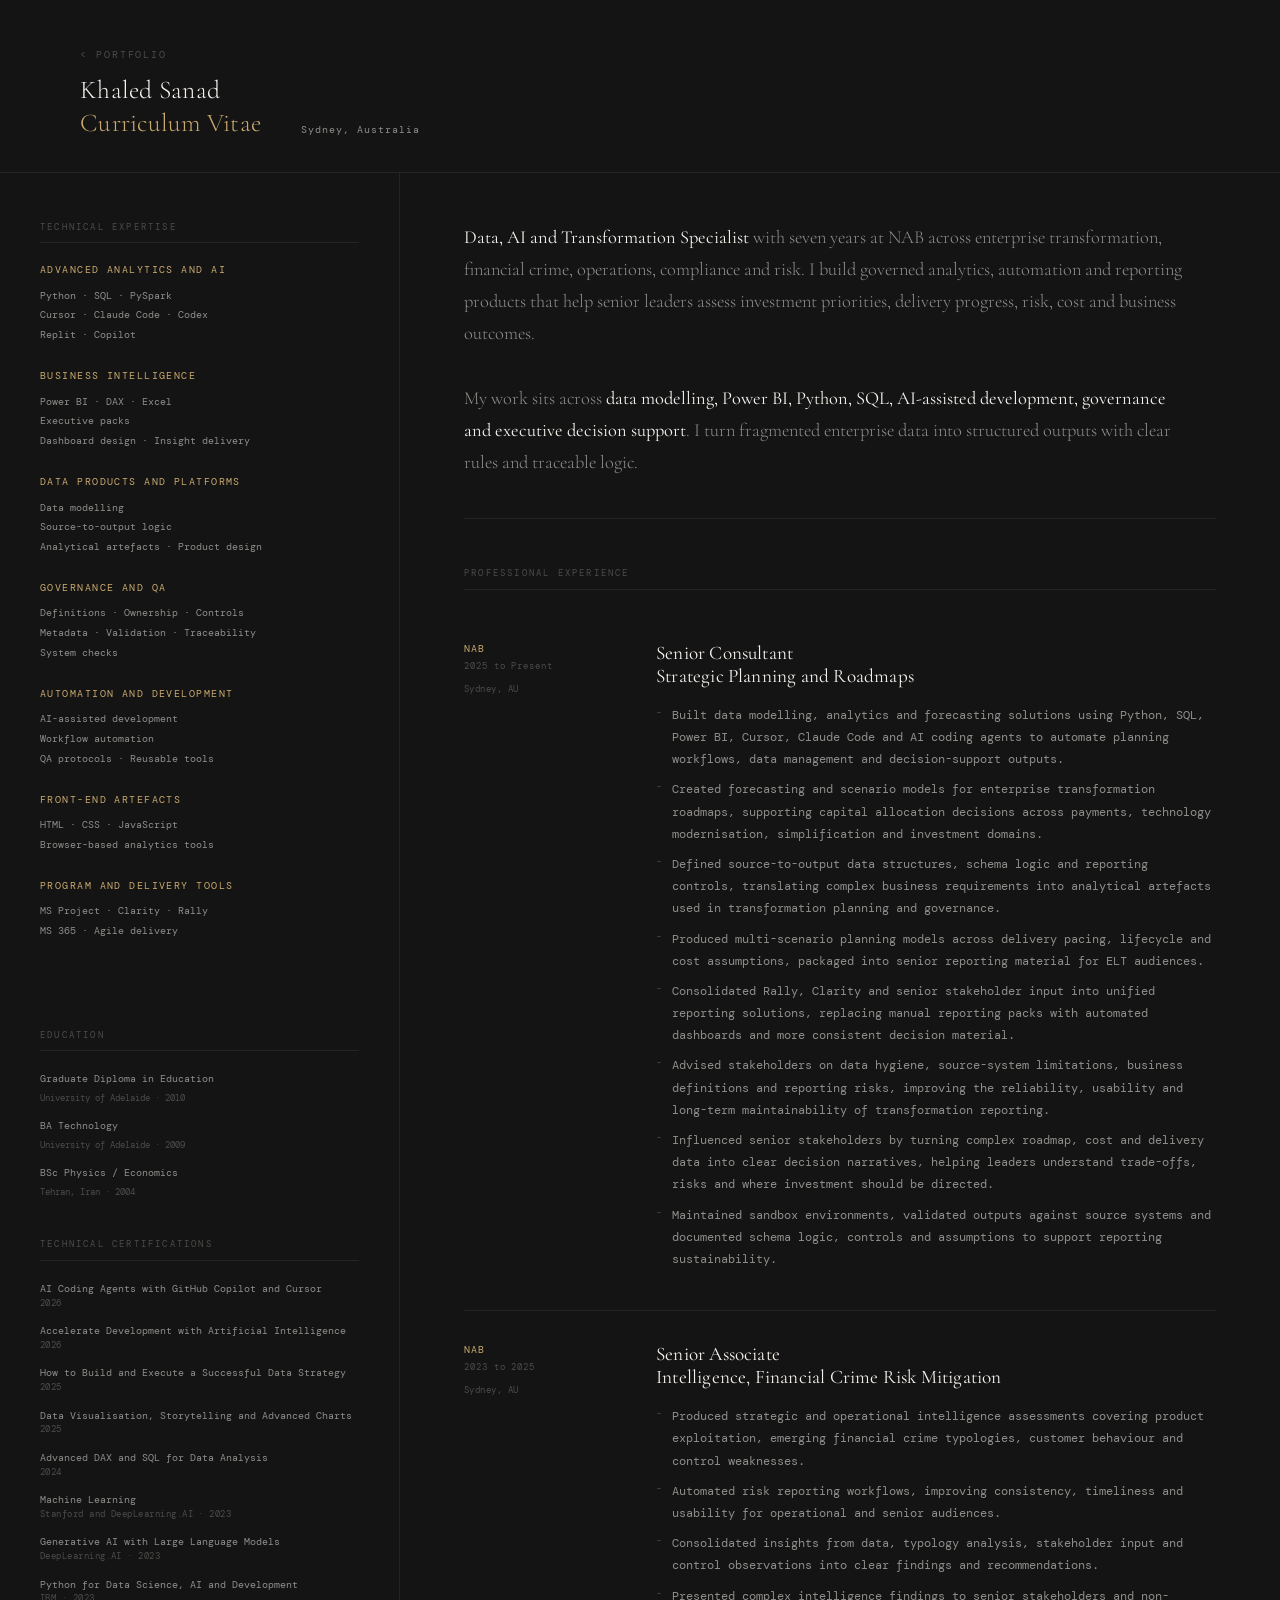
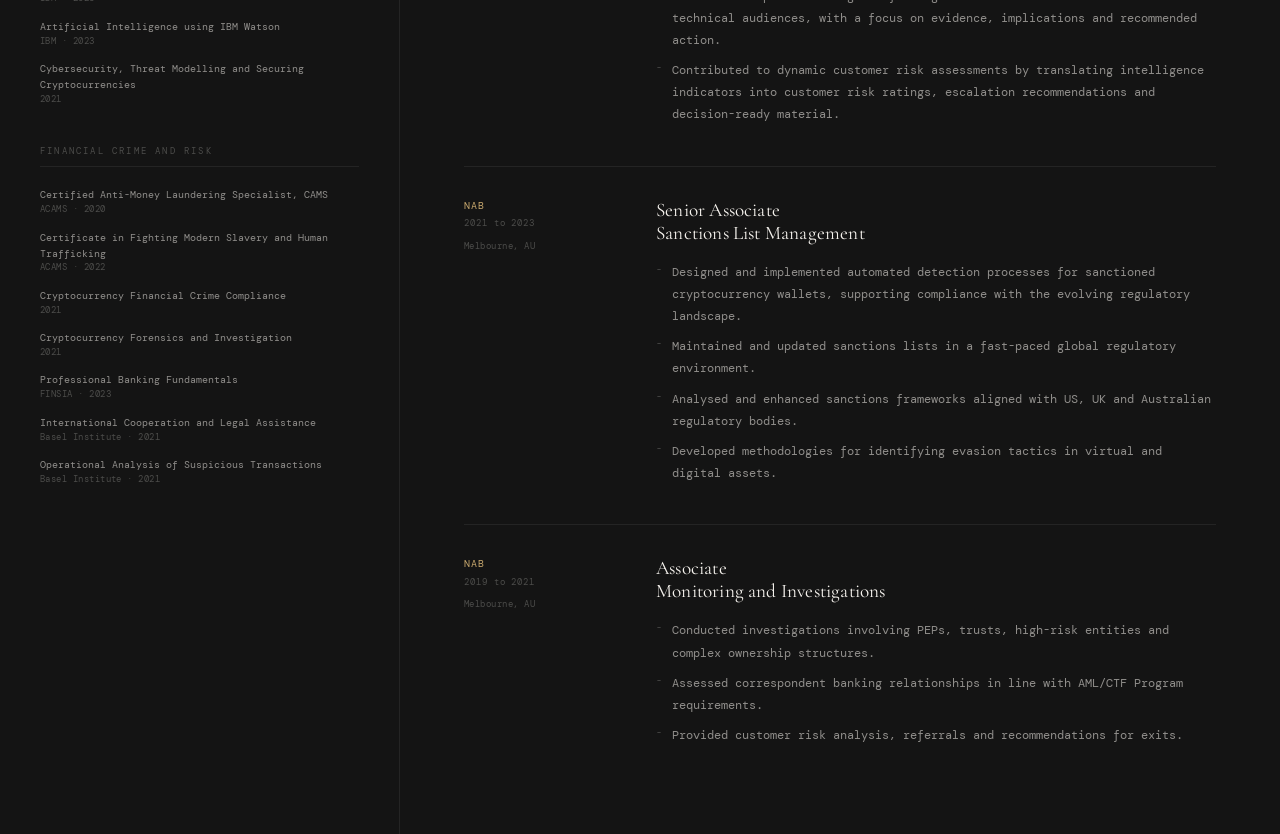
==== cv.html @ fd584d88 "Files uploaded from PC" ====
<!DOCTYPE html>
<html lang="en">
<head>
<meta charset="UTF-8">
<meta name="viewport" content="width=device-width, initial-scale=1.0">
<title>Khaled Sanad - CV</title>
<link href="https://fonts.googleapis.com/css2?family=Cormorant+Garamond:ital,wght@0,300;0,400;0,600;1,300&family=DM+Mono:wght@300;400&display=swap" rel="stylesheet">
<style>
  :root {
    --bg:          #141414;
    --surface:     #1a1a1a;
    --surface-alt: #1e1e1e;
    --border:      rgba(255,255,255,0.07);
    --border-mid:  rgba(255,255,255,0.12);
    --text:        #f5f2ed;
    --text-sub:    rgba(245,242,237,0.55);
    --text-dim:    rgba(245,242,237,0.25);
    --gold:        #c9a96e;
    --gold-dim:    rgba(201,169,110,0.1);
    --gold-mid:    rgba(201,169,110,0.2);
  }

  *, *::before, *::after { box-sizing: border-box; margin: 0; padding: 0; }

  html { scroll-behavior: smooth; }

  body {
    background: var(--bg);
    color: var(--text);
    font-family: 'DM Mono', monospace;
    min-height: 100vh;
    -webkit-font-smoothing: antialiased;
  }

  header {
    position: sticky;
    top: 0;
    z-index: 50;
    background: var(--bg);
    padding: 3rem 5rem 2rem;
    border-bottom: 1px solid var(--border);
    display: flex;
    flex-direction: row;
    justify-content: space-between;
    align-items: flex-end;
    gap: 2rem;
    opacity: 0;
    animation: rise 0.7s ease 0.1s forwards;
  }

  .header-name {
    flex-shrink: 0;
    display: flex;
    flex-direction: column;
  }

  .header-name-text { display: flex; flex-direction: column; }

  @media (min-width: 901px) {
    .header-name {
      flex-direction: row;
      align-items: flex-end;
      gap: 2.5rem;
    }
  }

  .header-bottom {
    display: flex;
    flex-direction: row;
    justify-content: flex-end;
    align-items: flex-end;
  }

  .contact-desktop { display: block; }
  .contact-mobile  { display: none; }

  .back-link {
    font-size: 0.6rem;
    letter-spacing: 0.2em;
    text-transform: uppercase;
    color: var(--text-dim);
    text-decoration: none;
    display: inline-flex;
    align-items: center;
    gap: 0.4rem;
    margin-bottom: 0.75rem;
    transition: color 0.2s;
  }

  .back-link:hover { color: var(--gold); }

  h1 {
    font-family: 'Cormorant Garamond', serif;
    font-weight: 300;
    font-size: clamp(2rem, 4vw, 3rem);
    letter-spacing: 0.01em;
    line-height: 1;
    text-align: left;
    color: var(--text);
  }

  h1 em {
    font-style: italic;
    color: var(--gold);
    font-weight: 300;
  }

  .contact-line {
    font-size: 0.62rem;
    letter-spacing: 0.1em;
    color: var(--text-sub);
    line-height: 2;
  }

  .page {
    display: grid;
    grid-template-columns: 1fr 2.2fr;
    grid-template-rows: auto 1fr;
    min-height: calc(100vh - 120px);
    opacity: 0;
    animation: rise 0.7s ease 0.35s forwards;
  }

  aside       { grid-column: 1; grid-row: 1; }
  main        { grid-column: 2; grid-row: 1 / 3; }

  .page-credentials {
    grid-column: 1;
    grid-row: 2;
    border-right: 1px solid var(--border);
    padding: 0 2.5rem 3rem;
  }

  aside {
    border-right: 1px solid var(--border);
    padding: 3rem 2.5rem;
  }

  .section-label {
    font-size: 0.55rem;
    letter-spacing: 0.25em;
    text-transform: uppercase;
    color: var(--text-dim);
    margin-bottom: 1.25rem;
    padding-bottom: 0.6rem;
    border-bottom: 1px solid var(--border);
  }

  .aside-block { margin-bottom: 2.5rem; }

  .skill-group { margin-bottom: 1.5rem; }

  .skill-group-title {
    font-size: 0.6rem;
    letter-spacing: 0.15em;
    text-transform: uppercase;
    color: var(--gold);
    margin-bottom: 0.6rem;
  }

  .skill-item {
    font-size: 0.65rem;
    line-height: 1.9;
    color: var(--text-sub);
  }

  .cert-item { margin-bottom: 0.9rem; }

  .cert-name {
    font-size: 0.62rem;
    color: var(--text-sub);
    line-height: 1.6;
  }

  .cert-issuer {
    font-size: 0.58rem;
    color: var(--text-dim);
    letter-spacing: 0.05em;
  }

  .edu-degree {
    font-size: 0.65rem;
    color: var(--text-sub);
    line-height: 1.6;
    margin-bottom: 0.25rem;
  }

  .edu-institution {
    font-size: 0.58rem;
    color: var(--text-dim);
  }

  main { padding: 3rem 4rem; }

  .summary {
    margin-bottom: 3rem;
    padding-bottom: 2.5rem;
    border-bottom: 1px solid var(--border);
  }

  .summary-text {
    font-family: 'Cormorant Garamond', serif;
    font-weight: 300;
    font-size: 1.15rem;
    line-height: 1.75;
    color: var(--text-sub);
    max-width: 720px;
  }

  .summary-text strong {
    color: var(--text);
    font-weight: 400;
  }

  .role {
    padding: 2rem 0;
    border-bottom: 1px solid var(--border);
    display: grid;
    grid-template-columns: 160px 1fr;
    gap: 0 2rem;
  }

  .role:last-child { border-bottom: none; }

  .role-period {
    font-size: 0.58rem;
    letter-spacing: 0.1em;
    color: var(--text-dim);
    line-height: 1.8;
    margin-bottom: 0.5rem;
  }

  .role-company {
    font-size: 0.62rem;
    letter-spacing: 0.1em;
    color: var(--gold);
    text-transform: uppercase;
    margin-bottom: 0.2rem;
  }

  .role-location {
    font-size: 0.58rem;
    color: var(--text-dim);
    letter-spacing: 0.05em;
  }

  .role-title {
    font-family: 'Cormorant Garamond', serif;
    font-weight: 400;
    font-size: 1.2rem;
    color: var(--text);
    letter-spacing: 0.01em;
    margin-bottom: 1rem;
    line-height: 1.2;
  }

  .role-points {
    list-style: none;
    padding: 0;
  }

  .role-points li {
    font-size: 0.75rem;
    line-height: 1.85;
    color: var(--text-sub);
    padding-left: 1rem;
    position: relative;
    margin-bottom: 0.5rem;
  }

  .role-points li::before {
    content: '-';
    position: absolute;
    left: 0;
    color: var(--text-dim);
    font-size: 0.6rem;
  }

  @keyframes rise {
    from { opacity: 0; transform: translateY(12px); }
    to   { opacity: 1; transform: translateY(0); }
  }

  @media (max-width: 900px) {
    header {
      padding: 2rem 2rem 1.5rem;
      flex-direction: column;
      align-items: flex-start;
      gap: 0.75rem;
    }

    .header-bottom {
      width: 100%;
      justify-content: space-between;
      align-items: flex-end;
    }

    .contact-desktop { display: none; }
    .contact-mobile  { display: block; }

    .page { display: flex; flex-direction: column; }

    aside {
      position: static;
      border-right: none;
      border-bottom: none;
      padding: 2rem 2rem 0;
      order: 1;
    }

    aside .aside-block:last-child { margin-bottom: 0; }

    main {
      padding: 1.25rem 2rem 2rem;
      order: 2;
    }

    .summary {
      border-bottom: none;
      margin-bottom: 0.75rem;
      padding-bottom: 0;
    }

    .experience .section-label { border-top: none; }

    .page-credentials {
      order: 3;
      padding: 0 2rem 3rem;
      border-top: 1px solid var(--border);
      border-right: none;
    }

    .role {
      grid-template-columns: 1fr;
      gap: 0.5rem;
      padding: 1.25rem 0;
    }

    #section-skills, #section-experience, #section-credentials { scroll-margin-top: 220px; }
  }

  .cv-short { display: none; }
  .cv-full  { display: inline; }

  @media (max-width: 900px) {
    .cv-short { display: inline; }
    .cv-full  { display: none; }
  }

  .nav-pills {
    display: none;
    flex-direction: column;
    align-items: flex-end;
    gap: 0.35rem;
    justify-content: flex-end;
  }

  @media (max-width: 900px) {
    .nav-pills { display: flex; }
  }

  .nav-pill {
    font-family: 'DM Mono', monospace;
    font-size: 0.58rem;
    letter-spacing: 0.15em;
    text-transform: uppercase;
    color: var(--text-dim);
    text-decoration: none;
    border: 1px solid var(--border);
    padding: 0.3rem 0.8rem;
    border-radius: 2px;
    background: transparent;
    transition: color 0.2s, border-color 0.2s, background 0.2s;
    white-space: nowrap;
  }

  .nav-pill:hover {
    color: var(--gold);
    border-color: rgba(201,169,110,0.4);
    background: var(--gold-dim);
  }

  @media print {
    body { background: white; color: #111; }
    header, aside, main { padding: 1.5rem; }
    .back-link { display: none; }
  }
</style>
</head>
<body>

 <header>
  <div class="header-name">
    <div class="header-name-text">
      <a class="back-link" href="index.html">&lt; Portfolio</a>
      <h1 class="cv-title" style="font-family:'Cormorant Garamond',serif;font-weight:300;font-size:1.6rem;line-height:1.3;letter-spacing:0.01em;text-align:left;">
        <span class="cv-full">Khaled Sanad<br><span style="color:var(--gold);">Curriculum Vitae</span></span>
        <span class="cv-short">Khaled Sanad<br><span style="color:var(--gold);">Curriculum Vitae</span></span>
      </h1>
    </div>
    <div class="contact-line contact-desktop">
      Sydney, Australia
    </div>
  </div>

  <div class="header-bottom">
    <div class="contact-line contact-mobile">
      Sydney, Australia
    </div>
    <div class="nav-pills">
      <a class="nav-pill" href="#section-experience">Experience</a>
      <a class="nav-pill" href="#section-credentials">Credentials</a>
    </div>
  </div>
</header>
  
<div class="page">

  <aside>
    <div class="aside-block" id="section-skills" style="scroll-margin-top: 160px;">
      <div class="section-label">Technical Expertise</div>

      <div class="skill-group">
        <div class="skill-group-title">Advanced Analytics and AI</div>
        <div class="skill-item">Python · SQL · PySpark</div>
        <div class="skill-item">Cursor · Claude Code · Codex</div>
        <div class="skill-item">Replit · Copilot</div>
      </div>

      <div class="skill-group">
        <div class="skill-group-title">Business Intelligence</div>
        <div class="skill-item">Power BI · DAX · Excel</div>
        <div class="skill-item">Executive packs</div>
        <div class="skill-item">Dashboard design · Insight delivery</div>
      </div>

      <div class="skill-group">
        <div class="skill-group-title">Data Products and Platforms</div>
        <div class="skill-item">Data modelling</div>
        <div class="skill-item">Source-to-output logic</div>
        <div class="skill-item">Analytical artefacts · Product design</div>
      </div>

      <div class="skill-group">
        <div class="skill-group-title">Governance and QA</div>
        <div class="skill-item">Definitions · Ownership · Controls</div>
        <div class="skill-item">Metadata · Validation · Traceability</div>
        <div class="skill-item">System checks</div>
      </div>

      <div class="skill-group">
        <div class="skill-group-title">Automation and Development</div>
        <div class="skill-item">AI-assisted development</div>
        <div class="skill-item">Workflow automation</div>
        <div class="skill-item">QA protocols · Reusable tools</div>
      </div>

      <div class="skill-group">
        <div class="skill-group-title">Front-End Artefacts</div>
        <div class="skill-item">HTML · CSS · JavaScript</div>
        <div class="skill-item">Browser-based analytics tools</div>
      </div>

      <div class="skill-group">
        <div class="skill-group-title">Program and Delivery Tools</div>
        <div class="skill-item">MS Project · Clarity · Rally</div>
        <div class="skill-item">MS 365 · Agile delivery</div>
      </div>
    </div>
  </aside>

  <main>
    <div class="summary">
      <div class="summary-text">
        <strong>Data, AI and Transformation Specialist</strong> with seven years at NAB across enterprise transformation, financial crime, operations, compliance and risk. I build governed analytics, automation and reporting products that help senior leaders assess investment priorities, delivery progress, risk, cost and business outcomes.<br><br>
        My work sits across <strong>data modelling, Power BI, Python, SQL, AI-assisted development, governance and executive decision support</strong>. I turn fragmented enterprise data into structured outputs with clear rules and traceable logic.
      </div>
    </div>

    <div class="experience" id="section-experience" style="scroll-margin-top: 160px;">
      <div class="section-label">Professional Experience</div>

      <div class="role">
        <div class="role-meta">
          <div class="role-company">NAB</div>
          <div class="role-period">2025 to Present</div>
          <div class="role-location">Sydney, AU</div>
        </div>
        <div class="role-content">
          <div class="role-title">Senior Consultant<br>Strategic Planning and Roadmaps</div>
          <ul class="role-points">
            <li>Built data modelling, analytics and forecasting solutions using Python, SQL, Power BI, Cursor, Claude Code and AI coding agents to automate planning workflows, data management and decision-support outputs.</li>
            <li>Created forecasting and scenario models for enterprise transformation roadmaps, supporting capital allocation decisions across payments, technology modernisation, simplification and investment domains.</li>
            <li>Defined source-to-output data structures, schema logic and reporting controls, translating complex business requirements into analytical artefacts used in transformation planning and governance.</li>
            <li>Produced multi-scenario planning models across delivery pacing, lifecycle and cost assumptions, packaged into senior reporting material for ELT audiences.</li>
            <li>Consolidated Rally, Clarity and senior stakeholder input into unified reporting solutions, replacing manual reporting packs with automated dashboards and more consistent decision material.</li>
            <li>Advised stakeholders on data hygiene, source-system limitations, business definitions and reporting risks, improving the reliability, usability and long-term maintainability of transformation reporting.</li>
            <li>Influenced senior stakeholders by turning complex roadmap, cost and delivery data into clear decision narratives, helping leaders understand trade-offs, risks and where investment should be directed.</li>
            <li>Maintained sandbox environments, validated outputs against source systems and documented schema logic, controls and assumptions to support reporting sustainability.</li>
          </ul>
        </div>
      </div>

      <div class="role">
        <div class="role-meta">
          <div class="role-company">NAB</div>
          <div class="role-period">2023 to 2025</div>
          <div class="role-location">Sydney, AU</div>
        </div>
        <div class="role-content">
          <div class="role-title">Senior Associate<br>Intelligence, Financial Crime Risk Mitigation</div>
          <ul class="role-points">
            <li>Produced strategic and operational intelligence assessments covering product exploitation, emerging financial crime typologies, customer behaviour and control weaknesses.</li>
            <li>Automated risk reporting workflows, improving consistency, timeliness and usability for operational and senior audiences.</li>
            <li>Consolidated insights from data, typology analysis, stakeholder input and control observations into clear findings and recommendations.</li>
            <li>Presented complex intelligence findings to senior stakeholders and non-technical audiences, with a focus on evidence, implications and recommended action.</li>
            <li>Contributed to dynamic customer risk assessments by translating intelligence indicators into customer risk ratings, escalation recommendations and decision-ready material.</li>
          </ul>
        </div>
      </div>

      <div class="role">
        <div class="role-meta">
          <div class="role-company">NAB</div>
          <div class="role-period">2021 to 2023</div>
          <div class="role-location">Melbourne, AU</div>
        </div>
        <div class="role-content">
          <div class="role-title">Senior Associate<br>Sanctions List Management</div>
          <ul class="role-points">
            <li>Designed and implemented automated detection processes for sanctioned cryptocurrency wallets, supporting compliance with the evolving regulatory landscape.</li>
            <li>Maintained and updated sanctions lists in a fast-paced global regulatory environment.</li>
            <li>Analysed and enhanced sanctions frameworks aligned with US, UK and Australian regulatory bodies.</li>
            <li>Developed methodologies for identifying evasion tactics in virtual and digital assets.</li>
          </ul>
        </div>
      </div>

      <div class="role">
        <div class="role-meta">
          <div class="role-company">NAB</div>
          <div class="role-period">2019 to 2021</div>
          <div class="role-location">Melbourne, AU</div>
        </div>
        <div class="role-content">
          <div class="role-title">Associate<br>Monitoring and Investigations</div>
          <ul class="role-points">
            <li>Conducted investigations involving PEPs, trusts, high-risk entities and complex ownership structures.</li>
            <li>Assessed correspondent banking relationships in line with AML/CTF Program requirements.</li>
            <li>Provided customer risk analysis, referrals and recommendations for exits.</li>
          </ul>
        </div>
      </div>

    </div>
  </main>

  <div class="page-credentials">
    <div class="aside-block" id="section-credentials" style="scroll-margin-top: 220px;">
      <div class="section-label">Education</div>

      <div class="cert-item">
        <div class="edu-degree">Graduate Diploma in Education</div>
        <div class="edu-institution">University of Adelaide · 2010</div>
      </div>

      <div class="cert-item">
        <div class="edu-degree">BA Technology</div>
        <div class="edu-institution">University of Adelaide · 2009</div>
      </div>

      <div class="cert-item">
        <div class="edu-degree">BSc Physics / Economics</div>
        <div class="edu-institution">Tehran, Iran · 2004</div>
      </div>
    </div>

    <div class="aside-block">
      <div class="section-label">Technical Certifications</div>

      <div class="cert-item">
        <div class="cert-name">AI Coding Agents with GitHub Copilot and Cursor</div>
        <div class="cert-issuer">2026</div>
      </div>

      <div class="cert-item">
        <div class="cert-name">Accelerate Development with Artificial Intelligence</div>
        <div class="cert-issuer">2026</div>
      </div>

      <div class="cert-item">
        <div class="cert-name">How to Build and Execute a Successful Data Strategy</div>
        <div class="cert-issuer">2025</div>
      </div>

      <div class="cert-item">
        <div class="cert-name">Data Visualisation, Storytelling and Advanced Charts</div>
        <div class="cert-issuer">2025</div>
      </div>

      <div class="cert-item">
        <div class="cert-name">Advanced DAX and SQL for Data Analysis</div>
        <div class="cert-issuer">2024</div>
      </div>

      <div class="cert-item">
        <div class="cert-name">Machine Learning</div>
        <div class="cert-issuer">Stanford and DeepLearning.AI · 2023</div>
      </div>

      <div class="cert-item">
        <div class="cert-name">Generative AI with Large Language Models</div>
        <div class="cert-issuer">DeepLearning.AI · 2023</div>
      </div>

      <div class="cert-item">
        <div class="cert-name">Python for Data Science, AI and Development</div>
        <div class="cert-issuer">IBM · 2023</div>
      </div>

      <div class="cert-item">
        <div class="cert-name">Artificial Intelligence using IBM Watson</div>
        <div class="cert-issuer">IBM · 2023</div>
      </div>

      <div class="cert-item">
        <div class="cert-name">Cybersecurity, Threat Modelling and Securing Cryptocurrencies</div>
        <div class="cert-issuer">2021</div>
      </div>
    </div>

    <div class="aside-block">
      <div class="section-label">Financial Crime and Risk</div>

      <div class="cert-item">
        <div class="cert-name">Certified Anti-Money Laundering Specialist, CAMS</div>
        <div class="cert-issuer">ACAMS · 2020</div>
      </div>

      <div class="cert-item">
        <div class="cert-name">Certificate in Fighting Modern Slavery and Human Trafficking</div>
        <div class="cert-issuer">ACAMS · 2022</div>
      </div>

      <div class="cert-item">
        <div class="cert-name">Cryptocurrency Financial Crime Compliance</div>
        <div class="cert-issuer">2021</div>
      </div>

      <div class="cert-item">
        <div class="cert-name">Cryptocurrency Forensics and Investigation</div>
        <div class="cert-issuer">2021</div>
      </div>

      <div class="cert-item">
        <div class="cert-name">Professional Banking Fundamentals</div>
        <div class="cert-issuer">FINSIA · 2023</div>
      </div>

      <div class="cert-item">
        <div class="cert-name">International Cooperation and Legal Assistance</div>
        <div class="cert-issuer">Basel Institute · 2021</div>
      </div>

      <div class="cert-item">
        <div class="cert-name">Operational Analysis of Suspicious Transactions</div>
        <div class="cert-issuer">Basel Institute · 2021</div>
      </div>
    </div>
  </div>

</div>

</body>
<script>
  if (window.self !== window.top) {
    const backLink = document.querySelector('.back-link');
    if (backLink) backLink.style.display = 'none';
  }
</script>
</html>
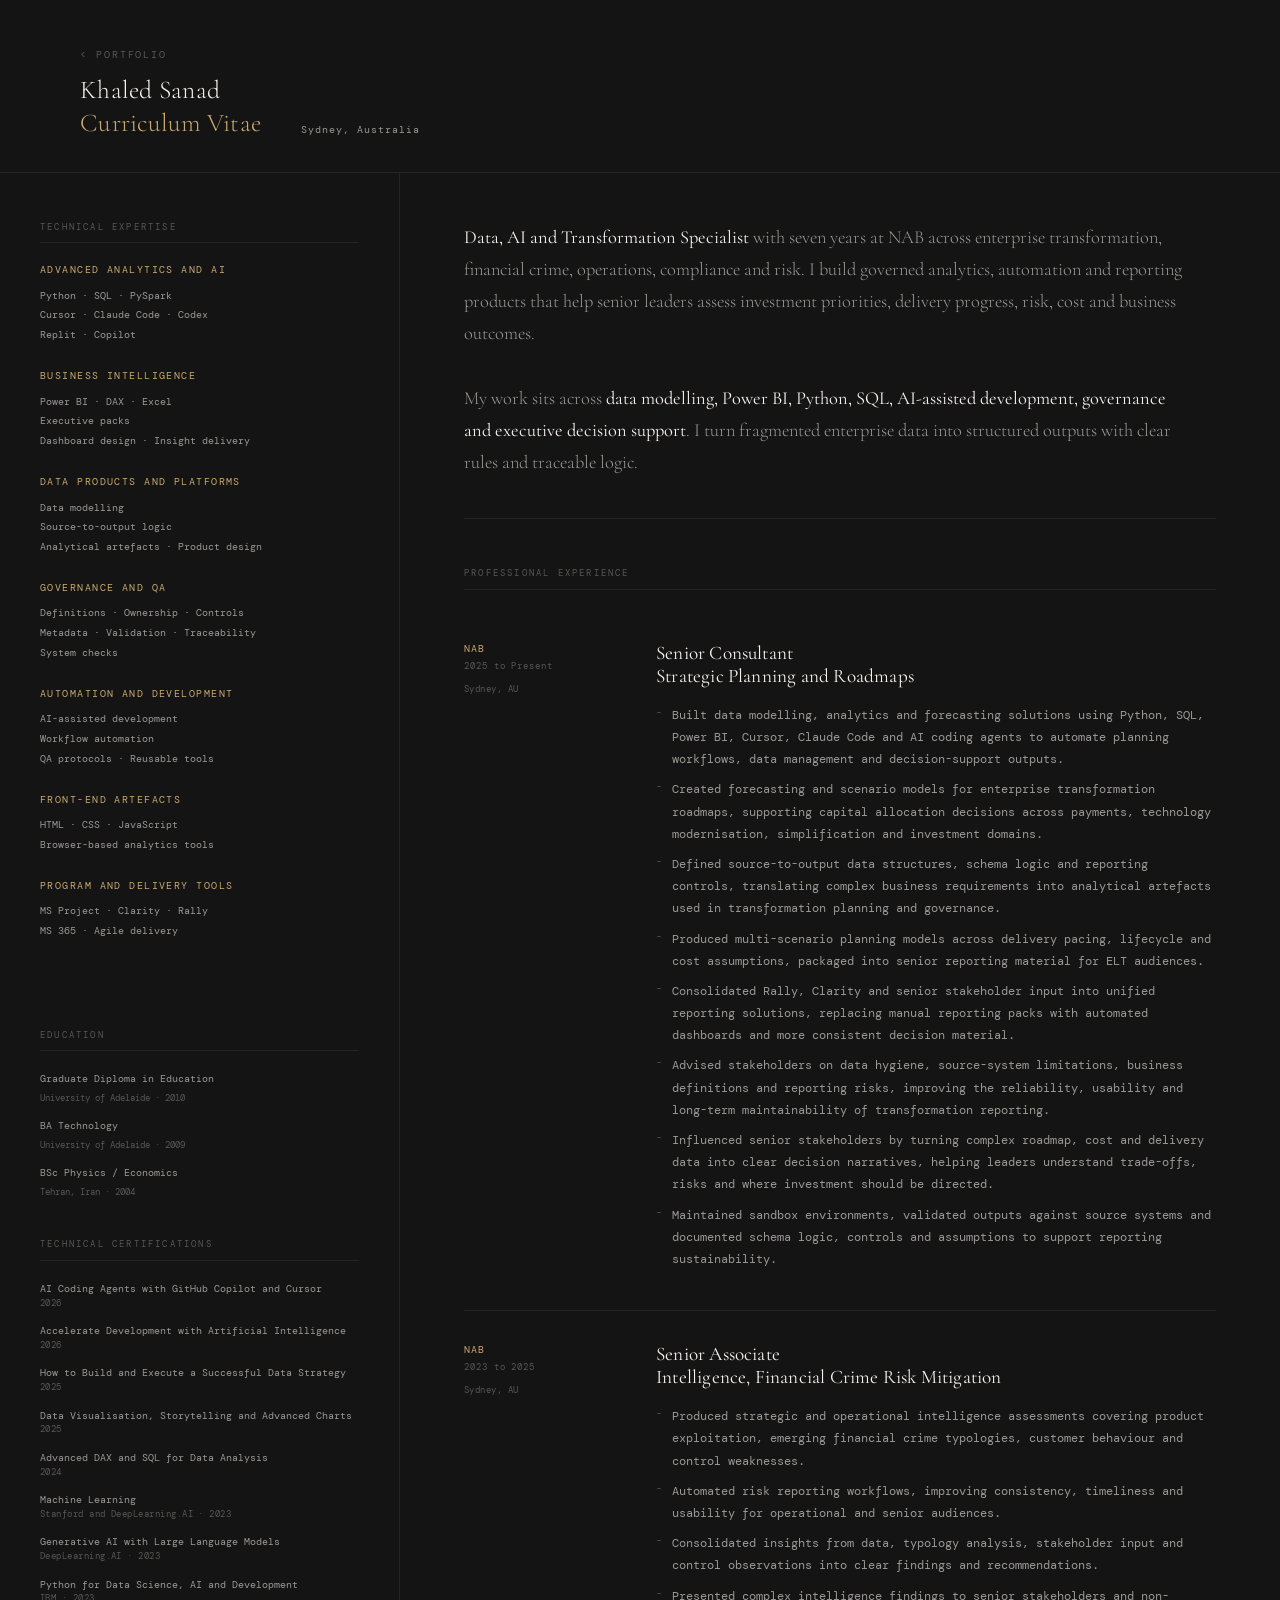
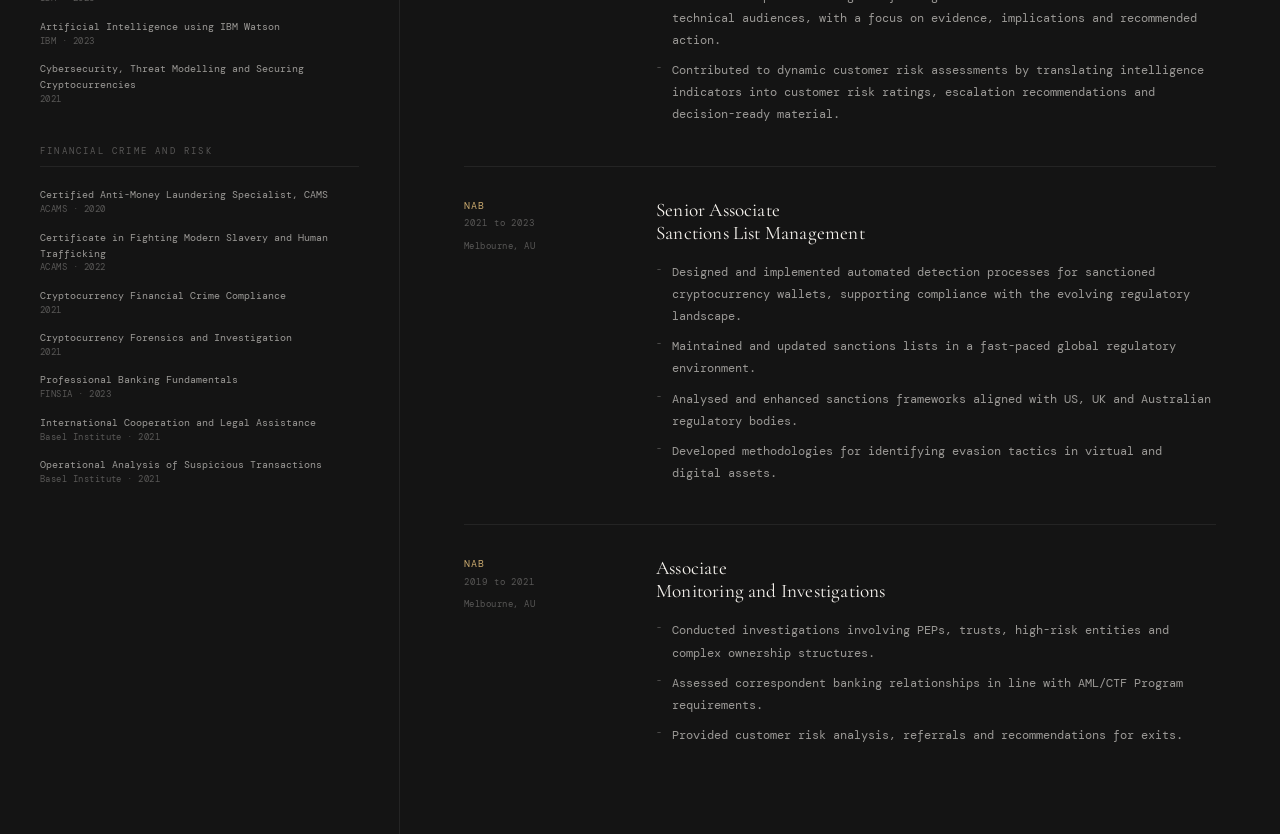
==== commit ebd0127a: "Link tokens.css across all pages and alias per-file custom properties Every file now loads assets/cs" ====
--- a/cv.html
+++ b/cv.html
@@ -5,19 +5,12 @@
 <meta name="viewport" content="width=device-width, initial-scale=1.0">
 <title>Khaled Sanad - CV</title>
 <link href="https://fonts.googleapis.com/css2?family=Cormorant+Garamond:ital,wght@0,300;0,400;0,600;1,300&family=DM+Mono:wght@300;400&display=swap" rel="stylesheet">
+<link rel="stylesheet" href="assets/css/tokens.css">
 <style>
   :root {
-    --bg:          #141414;
-    --surface:     #1a1a1a;
-    --surface-alt: #1e1e1e;
-    --border:      rgba(255,255,255,0.07);
-    --border-mid:  rgba(255,255,255,0.12);
-    --text:        #f5f2ed;
-    --text-sub:    rgba(245,242,237,0.55);
-    --text-dim:    rgba(245,242,237,0.25);
-    --gold:        #c9a96e;
-    --gold-dim:    rgba(201,169,110,0.1);
-    --gold-mid:    rgba(201,169,110,0.2);
+    --gold:     var(--accent-index);
+    --gold-dim: rgba(var(--accent-index-rgb), var(--accent-dim-opacity));
+    --gold-mid: rgba(var(--accent-index-rgb), var(--accent-mid-opacity));
   }
 
   *, *::before, *::after { box-sizing: border-box; margin: 0; padding: 0; }
@@ -26,7 +19,7 @@
 
   body {
     background: var(--bg);
-    color: var(--text);
+    color: var(--ink);
     font-family: 'DM Mono', monospace;
     min-height: 100vh;
     -webkit-font-smoothing: antialiased;
@@ -78,7 +71,7 @@
     font-size: 0.6rem;
     letter-spacing: 0.2em;
     text-transform: uppercase;
-    color: var(--text-dim);
+    color: var(--ink-3);
     text-decoration: none;
     display: inline-flex;
     align-items: center;
@@ -96,7 +89,7 @@
     letter-spacing: 0.01em;
     line-height: 1;
     text-align: left;
-    color: var(--text);
+    color: var(--ink);
   }
 
   h1 em {
@@ -108,7 +101,7 @@
   .contact-line {
     font-size: 0.62rem;
     letter-spacing: 0.1em;
-    color: var(--text-sub);
+    color: var(--ink-2);
     line-height: 2;
   }
 
@@ -140,7 +133,7 @@
     font-size: 0.55rem;
     letter-spacing: 0.25em;
     text-transform: uppercase;
-    color: var(--text-dim);
+    color: var(--ink-3);
     margin-bottom: 1.25rem;
     padding-bottom: 0.6rem;
     border-bottom: 1px solid var(--border);
@@ -161,33 +154,33 @@
   .skill-item {
     font-size: 0.65rem;
     line-height: 1.9;
-    color: var(--text-sub);
+    color: var(--ink-2);
   }
 
   .cert-item { margin-bottom: 0.9rem; }
 
   .cert-name {
     font-size: 0.62rem;
-    color: var(--text-sub);
+    color: var(--ink-2);
     line-height: 1.6;
   }
 
   .cert-issuer {
     font-size: 0.58rem;
-    color: var(--text-dim);
+    color: var(--ink-3);
     letter-spacing: 0.05em;
   }
 
   .edu-degree {
     font-size: 0.65rem;
-    color: var(--text-sub);
+    color: var(--ink-2);
     line-height: 1.6;
     margin-bottom: 0.25rem;
   }
 
   .edu-institution {
     font-size: 0.58rem;
-    color: var(--text-dim);
+    color: var(--ink-3);
   }
 
   main { padding: 3rem 4rem; }
@@ -203,12 +196,12 @@
     font-weight: 300;
     font-size: 1.15rem;
     line-height: 1.75;
-    color: var(--text-sub);
+    color: var(--ink-2);
     max-width: 720px;
   }
 
   .summary-text strong {
-    color: var(--text);
+    color: var(--ink);
     font-weight: 400;
   }
 
@@ -225,7 +218,7 @@
   .role-period {
     font-size: 0.58rem;
     letter-spacing: 0.1em;
-    color: var(--text-dim);
+    color: var(--ink-3);
     line-height: 1.8;
     margin-bottom: 0.5rem;
   }
@@ -240,7 +233,7 @@
 
   .role-location {
     font-size: 0.58rem;
-    color: var(--text-dim);
+    color: var(--ink-3);
     letter-spacing: 0.05em;
   }
 
@@ -248,7 +241,7 @@
     font-family: 'Cormorant Garamond', serif;
     font-weight: 400;
     font-size: 1.2rem;
-    color: var(--text);
+    color: var(--ink);
     letter-spacing: 0.01em;
     margin-bottom: 1rem;
     line-height: 1.2;
@@ -262,7 +255,7 @@
   .role-points li {
     font-size: 0.75rem;
     line-height: 1.85;
-    color: var(--text-sub);
+    color: var(--ink-2);
     padding-left: 1rem;
     position: relative;
     margin-bottom: 0.5rem;
@@ -272,7 +265,7 @@
     content: '-';
     position: absolute;
     left: 0;
-    color: var(--text-dim);
+    color: var(--ink-3);
     font-size: 0.6rem;
   }
 
@@ -364,7 +357,7 @@
     font-size: 0.58rem;
     letter-spacing: 0.15em;
     text-transform: uppercase;
-    color: var(--text-dim);
+    color: var(--ink-3);
     text-decoration: none;
     border: 1px solid var(--border);
     padding: 0.3rem 0.8rem;
--- a/assets/css/tokens.css
+++ b/assets/css/tokens.css
@@ -0,0 +1,115 @@
+/* Shared design tokens — Khaled Sanad Portfolio
+   Single source of truth for every HTML file's colour system.
+   Each page keeps a thin :root block that aliases these into the
+   generic --accent / --ink / --bg names its own CSS already uses. */
+
+:root {
+  /* ── Neutrals ─────────────────────────────────────────────── */
+  --bg:           #141414;
+  --bg-rgb:       20,20,20;
+  --surface:      #1c1c1c;
+  --surface-alt:  #222222;
+  --surface-hi:   #282828;
+  --border:       rgba(255,255,255,0.07);
+  --border-soft:  rgba(255,255,255,0.04);
+  --border-rgb:   255,255,255;
+
+  --ink:          #f5f2ed;
+  --ink-rgb:      245,242,237;
+  --ink-2:        rgba(245,242,237,0.6);
+  --ink-3:        rgba(245,242,237,0.3);
+
+  /* ── Status colours (shared meaning across every artefact) ─── */
+  --green:        #5f9a78;
+  --green-rgb:    95,154,120;
+  --green-dim:    rgba(95,154,120,0.13);
+  --green-mid:    rgba(95,154,120,0.25);
+
+  --amber:        #c49a55;
+  --amber-rgb:    196,154,85;
+  --amber-dim:    rgba(196,154,85,0.13);
+  --amber-mid:    rgba(196,154,85,0.25);
+
+  --red:          #b4685d;
+  --red-rgb:      180,104,93;
+  --red-dim:      rgba(180,104,93,0.13);
+  --red-mid:      rgba(180,104,93,0.25);
+
+  --blue:         #6b8fa8;
+  --blue-rgb:     107,143,168;
+  --blue-dim:     rgba(107,143,168,0.13);
+  --blue-mid:     rgba(107,143,168,0.25);
+
+  --purple:       #8f7cae;
+  --purple-rgb:   143,124,174;
+  --purple-dim:   rgba(143,124,174,0.13);
+  --purple-mid:   rgba(143,124,174,0.25);
+
+  /* ── Typography ───────────────────────────────────────────── */
+  --font-serif:   'Cormorant Garamond', Georgia, serif;
+  --font-mono:    'DM Mono', 'Courier New', monospace;
+
+  /* ── Shape / motion ───────────────────────────────────────── */
+  --radius:       4px;
+  --radius-sm:    3px;
+  --tr:           160ms ease;
+
+  /* ── Per-page accents ─────────────────────────────────────── */
+  --accent-index:            #c9a96e;
+  --accent-index-rgb:        201,169,110;
+  --accent-cv:               var(--accent-index);
+  --accent-cv-rgb:           var(--accent-index-rgb);
+
+  --accent-forecasting:      #6b8fa8;
+  --accent-forecasting-rgb:  107,143,168;
+
+  --accent-deployment:       #93a9b2;
+  --accent-deployment-rgb:   145,166,174;
+
+  --accent-decision:         #8b7ab0;
+  --accent-decision-rgb:     139,122,176;
+
+  --accent-risk:             #b06050;
+  --accent-risk-rgb:         176,96,80;
+
+  --accent-initiative:       #4a9e9e;
+  --accent-initiative-rgb:   74,158,158;
+
+  --accent-stakeholder:      #b99562;
+  --accent-stakeholder-rgb:  185,149,98;
+
+  --accent-bizcase:          #c9b88a;
+  --accent-bizcase-rgb:      201,184,138;
+
+  /* Ledger previously shared #4a9e9e with Initiative Tracker — reassigned
+     to a distinct muted indigo so the two are no longer identical. */
+  --accent-ledger:           #6f7fb8;
+  --accent-ledger-rgb:       111,127,184;
+  --accent-ledger-hover:     #8b98d0;
+
+  /* Standard dim/mid tint opacities applied uniformly across every accent. */
+  --accent-dim-opacity: 0.12;
+  --accent-mid-opacity: 0.25;
+
+  /* Theme-invariant text colour for use on top of a saturated accent fill
+     (e.g. an active pill/button) — deliberately does NOT flip with
+     light/dark theme, since the accent fill itself stays legible either way. */
+  --on-accent: #fff;
+
+  /* ── Ledger's light theme (the only artefact with one) ───────
+     Kept separate from the -dim/-mid "faint tint" naming above to
+     avoid confusion with Ledger's own --accent-light (faint-tint) role. */
+  --ledger-light-bg:            #f0efea;
+  --ledger-light-surface:       #faf9f7;
+  --ledger-light-surface-alt:   #eceae4;
+  --ledger-light-border:        rgba(28,43,53,0.1);
+  --ledger-light-border-soft:   rgba(28,43,53,0.06);
+  --ledger-light-border-rgb:    28,43,53;
+  --ledger-light-ink:           #1c2b35;
+  --ledger-light-ink-rgb:       28,43,53;
+  --ledger-light-ink-2:         rgba(28,43,53,0.7);
+  --ledger-light-ink-3:         rgba(28,43,53,0.4);
+  --accent-ledger-light:        #4f5f96;
+  --accent-ledger-light-rgb:    79,95,150;
+  --accent-ledger-light-hover:  #3d4a7a;
+}
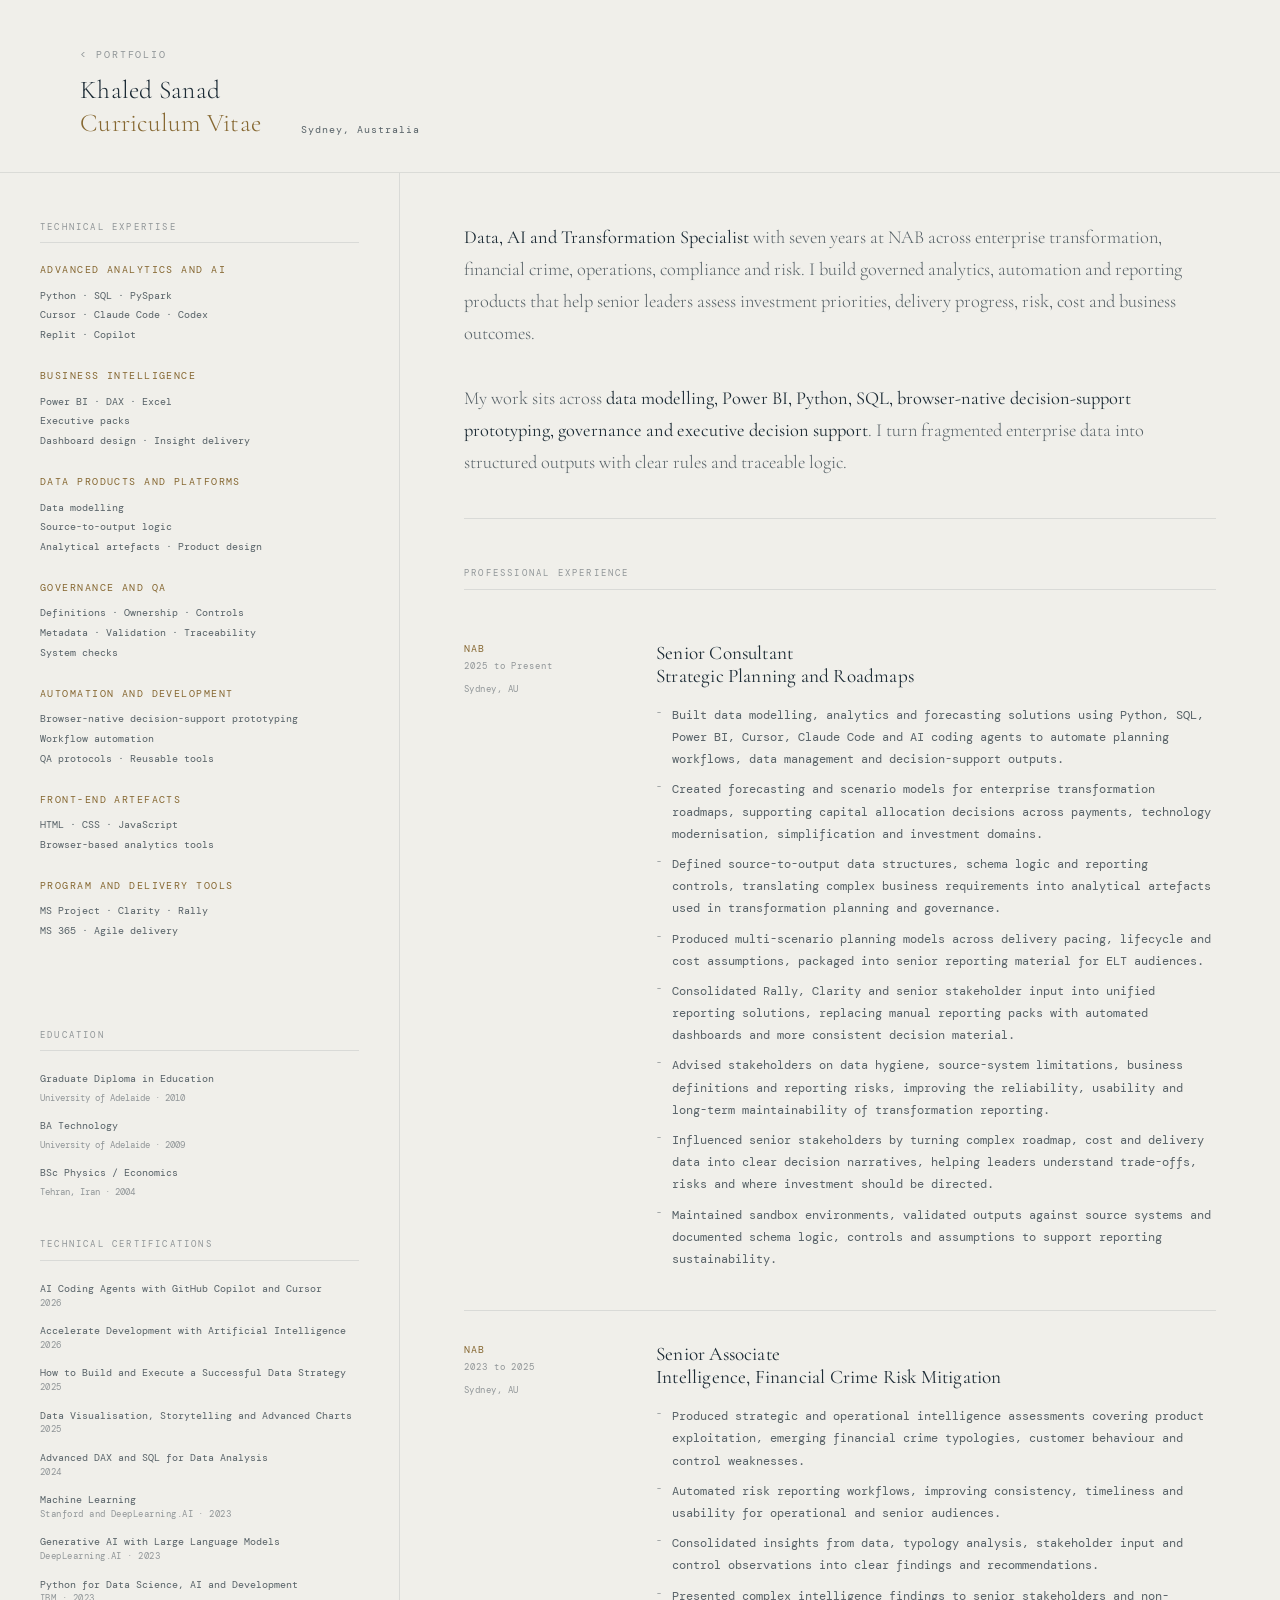
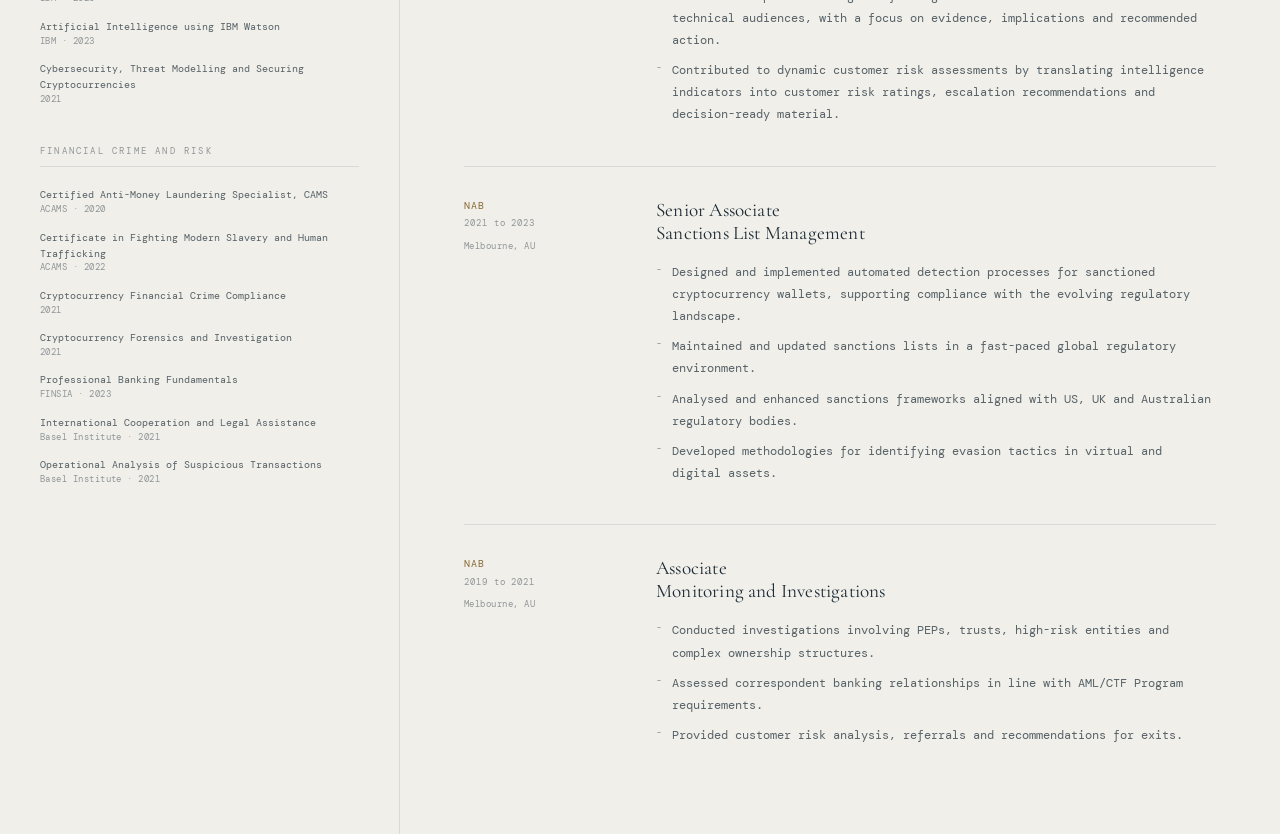
==== commit 4b320df9: "Copy tone pass: reframe AI-assisted development on the CV Replaces "AI-assisted development" (skill " ====
--- a/cv.html
+++ b/cv.html
@@ -443,7 +443,7 @@
 
       <div class="skill-group">
         <div class="skill-group-title">Automation and Development</div>
-        <div class="skill-item">AI-assisted development</div>
+        <div class="skill-item">Browser-native decision-support prototyping</div>
         <div class="skill-item">Workflow automation</div>
         <div class="skill-item">QA protocols · Reusable tools</div>
       </div>
@@ -466,7 +466,7 @@
     <div class="summary">
       <div class="summary-text">
         <strong>Data, AI and Transformation Specialist</strong> with seven years at NAB across enterprise transformation, financial crime, operations, compliance and risk. I build governed analytics, automation and reporting products that help senior leaders assess investment priorities, delivery progress, risk, cost and business outcomes.<br><br>
-        My work sits across <strong>data modelling, Power BI, Python, SQL, AI-assisted development, governance and executive decision support</strong>. I turn fragmented enterprise data into structured outputs with clear rules and traceable logic.
+        My work sits across <strong>data modelling, Power BI, Python, SQL, browser-native decision-support prototyping, governance and executive decision support</strong>. I turn fragmented enterprise data into structured outputs with clear rules and traceable logic.
       </div>
     </div>
 
--- a/assets/css/tokens.css
+++ b/assets/css/tokens.css
@@ -1,49 +1,53 @@
 /* Shared design tokens — Khaled Sanad Portfolio
    Single source of truth for every HTML file's colour system.
+   Clinical light theme — dark theme retired (was the suite default
+   through Phase 1; see git history for those values).
    Each page keeps a thin :root block that aliases these into the
    generic --accent / --ink / --bg names its own CSS already uses. */
 
 :root {
   /* ── Neutrals ─────────────────────────────────────────────── */
-  --bg:           #141414;
-  --bg-rgb:       20,20,20;
-  --surface:      #1c1c1c;
-  --surface-alt:  #222222;
-  --surface-hi:   #282828;
-  --border:       rgba(255,255,255,0.07);
-  --border-soft:  rgba(255,255,255,0.04);
-  --border-rgb:   255,255,255;
+  --bg:           #f0efea;
+  --bg-rgb:       240,239,234;
+  --surface:      #faf9f7;
+  --surface-alt:  #eceae4;
+  --surface-hi:   #e5e1d6;
+  --border:       rgba(28,43,53,0.1);
+  --border-soft:  rgba(28,43,53,0.06);
+  --border-rgb:   28,43,53;
 
-  --ink:          #f5f2ed;
-  --ink-rgb:      245,242,237;
-  --ink-2:        rgba(245,242,237,0.6);
-  --ink-3:        rgba(245,242,237,0.3);
+  --ink:          #1c2b35;
+  --ink-rgb:      28,43,53;
+  --ink-2:        rgba(28,43,53,0.72);
+  --ink-3:        rgba(28,43,53,0.45);
 
-  /* ── Status colours (shared meaning across every artefact) ─── */
-  --green:        #5f9a78;
-  --green-rgb:    95,154,120;
-  --green-dim:    rgba(95,154,120,0.13);
-  --green-mid:    rgba(95,154,120,0.25);
+  /* ── Status colours (shared meaning across every artefact) ───
+     Hue/saturation unchanged from the dark theme — lightness only,
+     reduced just enough to clear 4.5:1 text contrast against --bg. */
+  --green:        #49765c;
+  --green-rgb:    73,118,92;
+  --green-dim:    rgba(73,118,92,0.13);
+  --green-mid:    rgba(73,118,92,0.25);
 
-  --amber:        #c49a55;
-  --amber-rgb:    196,154,85;
-  --amber-dim:    rgba(196,154,85,0.13);
-  --amber-mid:    rgba(196,154,85,0.25);
+  --amber:        #896730;
+  --amber-rgb:    137,103,48;
+  --amber-dim:    rgba(137,103,48,0.13);
+  --amber-mid:    rgba(137,103,48,0.25);
 
-  --red:          #b4685d;
-  --red-rgb:      180,104,93;
-  --red-dim:      rgba(180,104,93,0.13);
-  --red-mid:      rgba(180,104,93,0.25);
+  --red:          #a4574c;
+  --red-rgb:      164,87,76;
+  --red-dim:      rgba(164,87,76,0.13);
+  --red-mid:      rgba(164,87,76,0.25);
 
-  --blue:         #6b8fa8;
-  --blue-rgb:     107,143,168;
-  --blue-dim:     rgba(107,143,168,0.13);
-  --blue-mid:     rgba(107,143,168,0.25);
+  --blue:         #507188;
+  --blue-rgb:     80,113,136;
+  --blue-dim:     rgba(80,113,136,0.13);
+  --blue-mid:     rgba(80,113,136,0.25);
 
-  --purple:       #8f7cae;
-  --purple-rgb:   143,124,174;
-  --purple-dim:   rgba(143,124,174,0.13);
-  --purple-mid:   rgba(143,124,174,0.25);
+  --purple:       #79629e;
+  --purple-rgb:   121,98,158;
+  --purple-dim:   rgba(121,98,158,0.13);
+  --purple-mid:   rgba(121,98,158,0.25);
 
   /* ── Typography ───────────────────────────────────────────── */
   --font-serif:   'Cormorant Garamond', Georgia, serif;
@@ -54,62 +58,51 @@
   --radius-sm:    3px;
   --tr:           160ms ease;
 
-  /* ── Per-page accents ─────────────────────────────────────── */
-  --accent-index:            #c9a96e;
-  --accent-index-rgb:        201,169,110;
+  /* ── Per-page accents ───────────────────────────────────────
+     Same hue/saturation as the retired dark theme, lightness reduced
+     to clear 4.5:1 text contrast against the new light --bg. */
+  --accent-index:            #866832;
+  --accent-index-rgb:        134,104,50;
   --accent-cv:               var(--accent-index);
   --accent-cv-rgb:           var(--accent-index-rgb);
 
-  --accent-forecasting:      #6b8fa8;
-  --accent-forecasting-rgb:  107,143,168;
+  --accent-forecasting:      #507188;
+  --accent-forecasting-rgb:  80,113,136;
 
-  --accent-deployment:       #93a9b2;
-  --accent-deployment-rgb:   145,166,174;
+  --accent-deployment:       #58717b;
+  --accent-deployment-rgb:   88,113,123;
 
-  --accent-decision:         #8b7ab0;
-  --accent-decision-rgb:     139,122,176;
+  --accent-decision:         #7662a2;
+  --accent-decision-rgb:     118,98,162;
 
-  --accent-risk:             #b06050;
-  --accent-risk-rgb:         176,96,80;
+  --accent-risk:             #a35849;
+  --accent-risk-rgb:         163,88,73;
 
-  --accent-initiative:       #4a9e9e;
-  --accent-initiative-rgb:   74,158,158;
+  --accent-initiative:       #387777;
+  --accent-initiative-rgb:   56,119,119;
 
-  --accent-stakeholder:      #b99562;
-  --accent-stakeholder-rgb:  185,149,98;
+  --accent-stakeholder:      #86683c;
+  --accent-stakeholder-rgb:  134,104,60;
 
-  --accent-bizcase:          #c9b88a;
-  --accent-bizcase-rgb:      201,184,138;
+  --accent-bizcase:          #7d6b3a;
+  --accent-bizcase-rgb:      125,107,58;
 
   /* Ledger previously shared #4a9e9e with Initiative Tracker — reassigned
-     to a distinct muted indigo so the two are no longer identical. */
-  --accent-ledger:           #6f7fb8;
-  --accent-ledger-rgb:       111,127,184;
-  --accent-ledger-hover:     #8b98d0;
+     to a distinct muted indigo (also no longer collides post-recolor). */
+  --accent-ledger:           #4f5f96;
+  --accent-ledger-rgb:       79,95,150;
+  --accent-ledger-hover:     #3d4a7a;
 
-  /* Standard dim/mid tint opacities applied uniformly across every accent. */
+  /* Standard dim/mid tint opacities applied uniformly across every accent.
+     Verified numerically against the new light bg: at these opacities the
+     (now-darkened) accents produce comparable or greater tint visibility
+     than the original accents had against the old dark bg — no separate
+     light-specific opacity needed. */
   --accent-dim-opacity: 0.12;
   --accent-mid-opacity: 0.25;
 
   /* Theme-invariant text colour for use on top of a saturated accent fill
-     (e.g. an active pill/button) — deliberately does NOT flip with
-     light/dark theme, since the accent fill itself stays legible either way. */
+     (e.g. an active pill/button) — white reads correctly on every current
+     accent regardless of background theme. */
   --on-accent: #fff;
-
-  /* ── Ledger's light theme (the only artefact with one) ───────
-     Kept separate from the -dim/-mid "faint tint" naming above to
-     avoid confusion with Ledger's own --accent-light (faint-tint) role. */
-  --ledger-light-bg:            #f0efea;
-  --ledger-light-surface:       #faf9f7;
-  --ledger-light-surface-alt:   #eceae4;
-  --ledger-light-border:        rgba(28,43,53,0.1);
-  --ledger-light-border-soft:   rgba(28,43,53,0.06);
-  --ledger-light-border-rgb:    28,43,53;
-  --ledger-light-ink:           #1c2b35;
-  --ledger-light-ink-rgb:       28,43,53;
-  --ledger-light-ink-2:         rgba(28,43,53,0.7);
-  --ledger-light-ink-3:         rgba(28,43,53,0.4);
-  --accent-ledger-light:        #4f5f96;
-  --accent-ledger-light-rgb:    79,95,150;
-  --accent-ledger-light-hover:  #3d4a7a;
 }
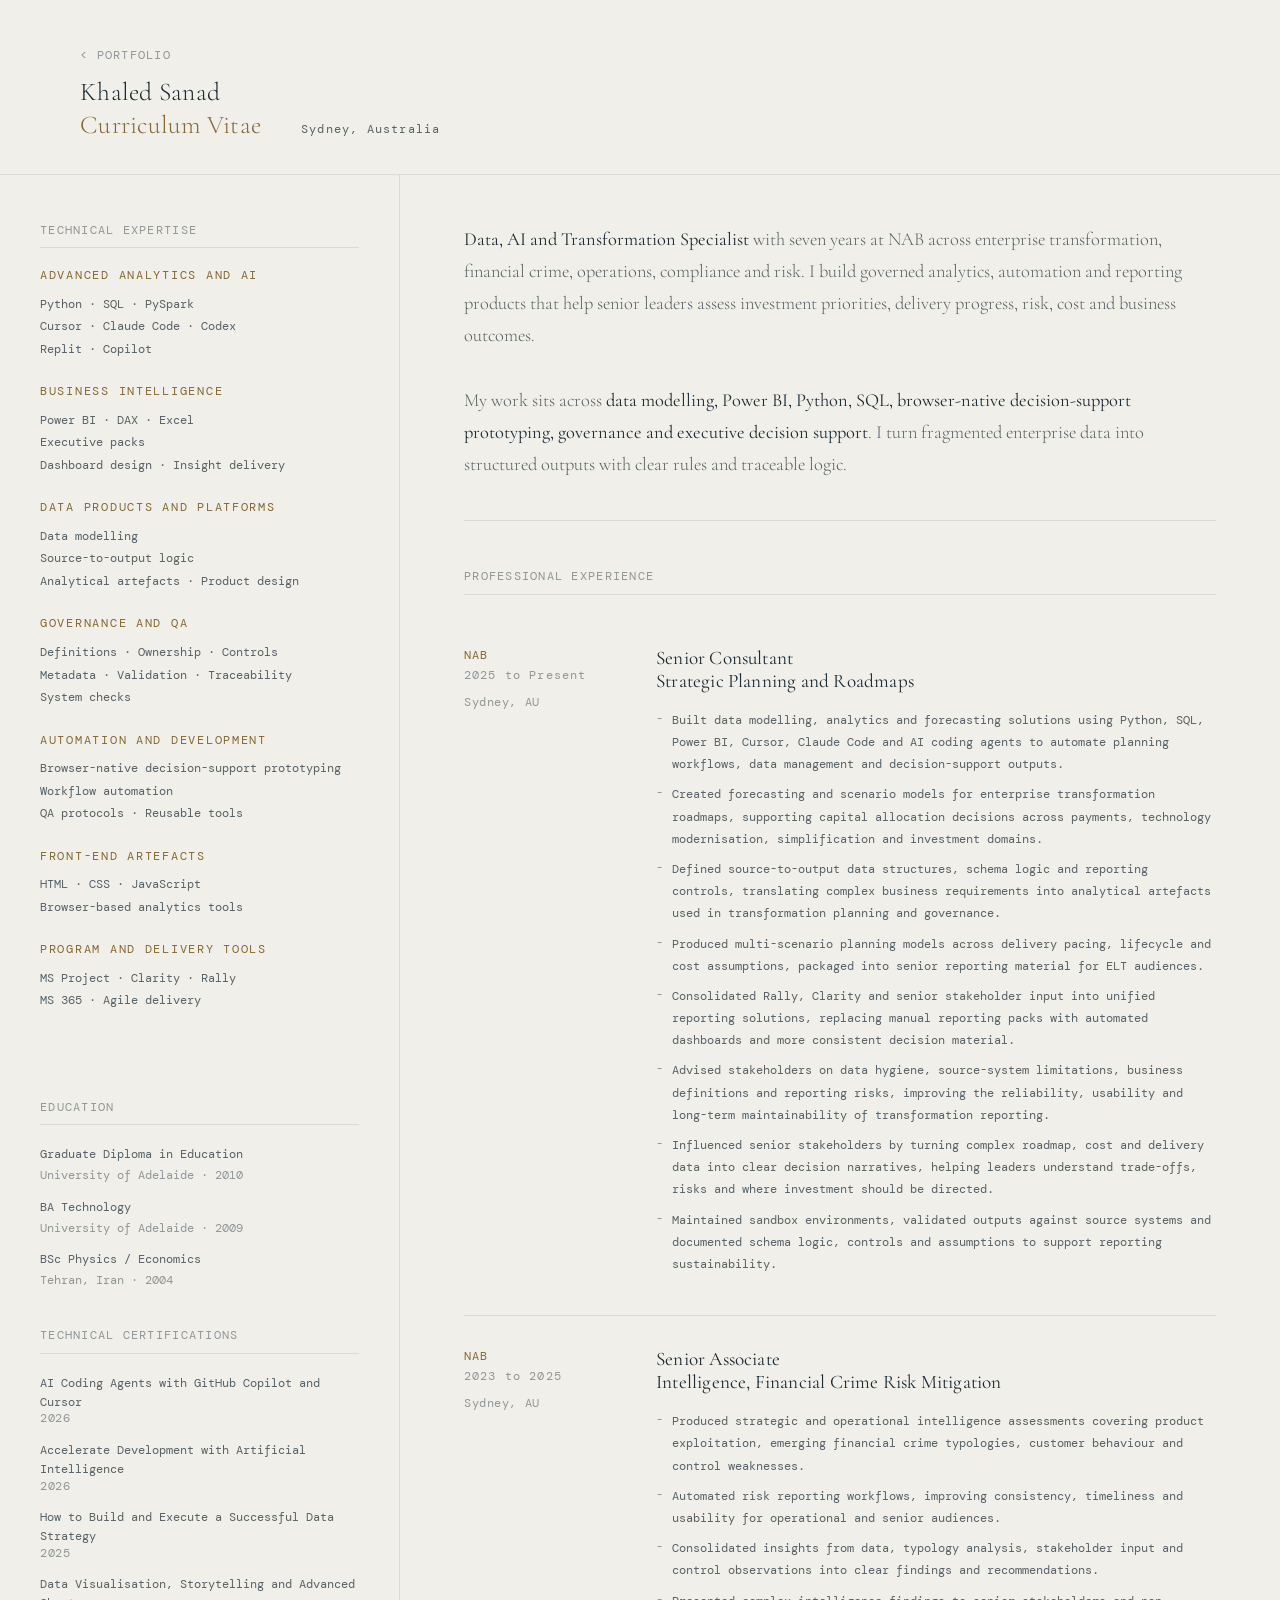
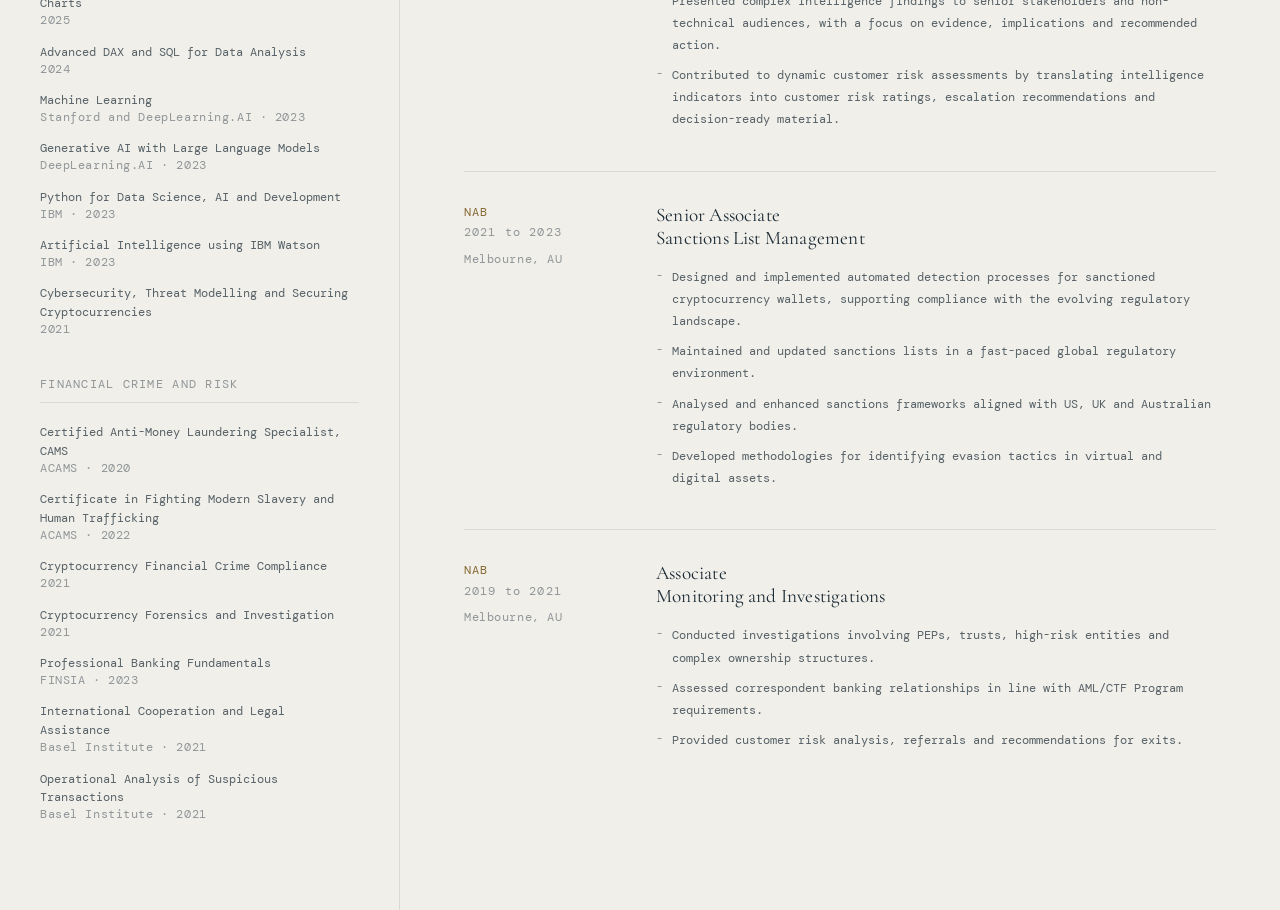
==== commit 73fbc3fe: "Legibility pass: raise text-size floor, tighten letter-spacing Site-wide: every font-size below 0.7r" ====
--- a/cv.html
+++ b/cv.html
@@ -68,8 +68,8 @@
   .contact-mobile  { display: none; }
 
   .back-link {
-    font-size: 0.6rem;
-    letter-spacing: 0.2em;
+    font-size: .72rem;
+    letter-spacing: .11em;
     text-transform: uppercase;
     color: var(--ink-3);
     text-decoration: none;
@@ -99,7 +99,7 @@
   }
 
   .contact-line {
-    font-size: 0.62rem;
+    font-size: .74rem;
     letter-spacing: 0.1em;
     color: var(--ink-2);
     line-height: 2;
@@ -130,8 +130,8 @@
   }
 
   .section-label {
-    font-size: 0.55rem;
-    letter-spacing: 0.25em;
+    font-size: .72rem;
+    letter-spacing: .11em;
     text-transform: uppercase;
     color: var(--ink-3);
     margin-bottom: 1.25rem;
@@ -144,7 +144,7 @@
   .skill-group { margin-bottom: 1.5rem; }
 
   .skill-group-title {
-    font-size: 0.6rem;
+    font-size: .72rem;
     letter-spacing: 0.15em;
     text-transform: uppercase;
     color: var(--gold);
@@ -152,7 +152,7 @@
   }
 
   .skill-item {
-    font-size: 0.65rem;
+    font-size: .74rem;
     line-height: 1.9;
     color: var(--ink-2);
   }
@@ -160,26 +160,26 @@
   .cert-item { margin-bottom: 0.9rem; }
 
   .cert-name {
-    font-size: 0.62rem;
+    font-size: .74rem;
     color: var(--ink-2);
     line-height: 1.6;
   }
 
   .cert-issuer {
-    font-size: 0.58rem;
+    font-size: .72rem;
     color: var(--ink-3);
     letter-spacing: 0.05em;
   }
 
   .edu-degree {
-    font-size: 0.65rem;
+    font-size: .74rem;
     color: var(--ink-2);
     line-height: 1.6;
     margin-bottom: 0.25rem;
   }
 
   .edu-institution {
-    font-size: 0.58rem;
+    font-size: .72rem;
     color: var(--ink-3);
   }
 
@@ -216,7 +216,7 @@
   .role:last-child { border-bottom: none; }
 
   .role-period {
-    font-size: 0.58rem;
+    font-size: .72rem;
     letter-spacing: 0.1em;
     color: var(--ink-3);
     line-height: 1.8;
@@ -224,7 +224,7 @@
   }
 
   .role-company {
-    font-size: 0.62rem;
+    font-size: .74rem;
     letter-spacing: 0.1em;
     color: var(--gold);
     text-transform: uppercase;
@@ -232,7 +232,7 @@
   }
 
   .role-location {
-    font-size: 0.58rem;
+    font-size: .72rem;
     color: var(--ink-3);
     letter-spacing: 0.05em;
   }
@@ -266,7 +266,7 @@
     position: absolute;
     left: 0;
     color: var(--ink-3);
-    font-size: 0.6rem;
+    font-size: .72rem;
   }
 
   @keyframes rise {
@@ -354,7 +354,7 @@
 
   .nav-pill {
     font-family: 'DM Mono', monospace;
-    font-size: 0.58rem;
+    font-size: .72rem;
     letter-spacing: 0.15em;
     text-transform: uppercase;
     color: var(--ink-3);
